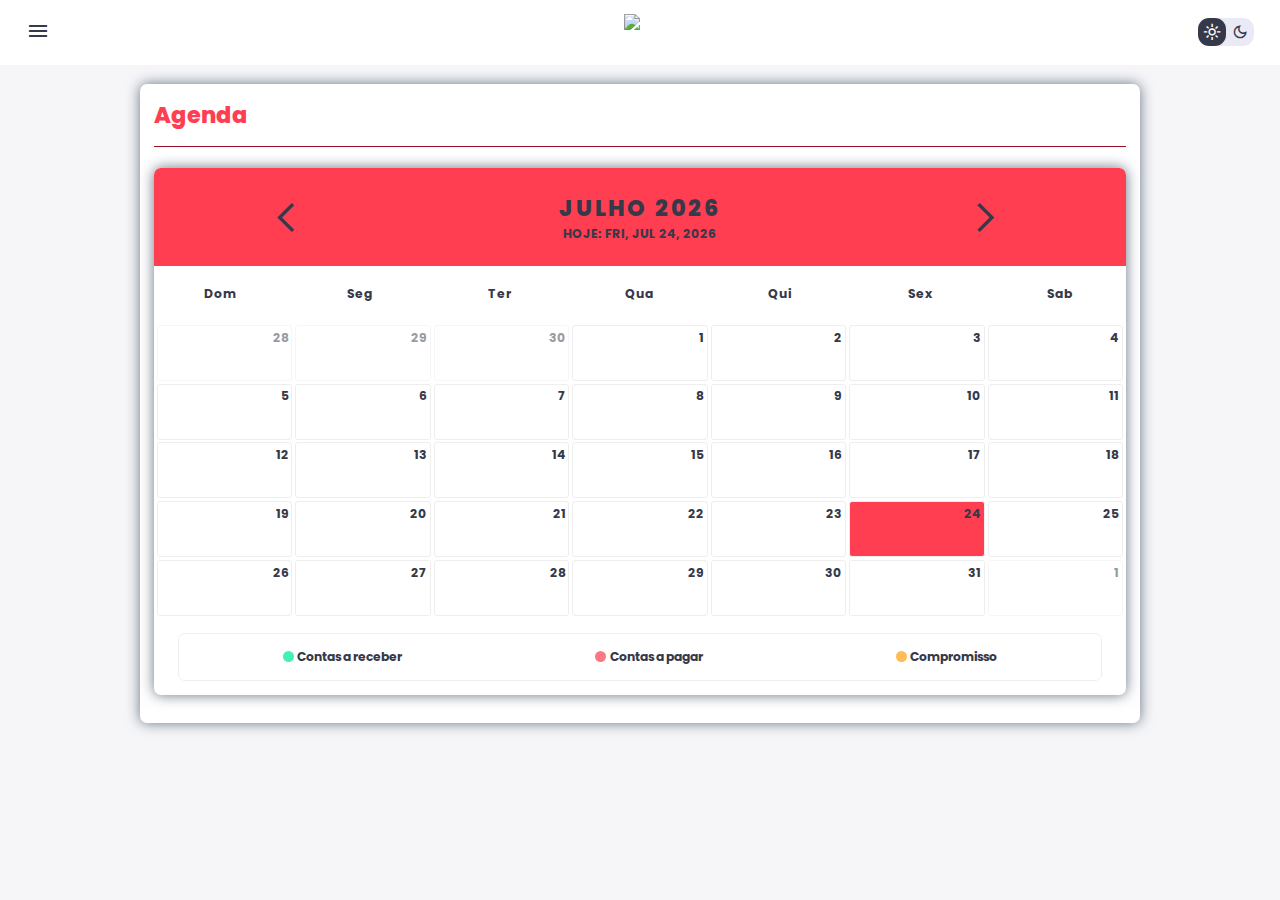
==== agenda/index.html @ 87e10316 "Primeiro commit" ====
<!DOCTYPE html>
<html lang="pt-BR">
<head>
    <meta charset="UTF-8">
    <meta http-equiv="X-UA-Compatible" content="IE=edge">
    <meta name="viewport" content="width=device-width, initial-scale=1.0">
    
    <link rel="stylesheet" href="https://fonts.googleapis.com/css2?family=Material+Symbols+Sharp:opsz,wght,FILL,GRAD@48,400,0,0" />
    <link rel="stylesheet" href="./../assets/css/inicialize.css">

    <title>Lion&Rock - Agenda</title>

    <script src="./../assets/js/uteis.js"></script>

    <link rel="stylesheet" href="./../nav/nav.css">
    <script src="./../nav/nav.js" defer></script>

    <link rel="stylesheet" href="./../menu/assets/css/style.css">
    <script src="./../menu/assets/js/script.js" defer></script>

    <link rel="stylesheet" href="./assets/css/style.css">
    <script src="./assets/js/script.js" defer="defer"></script>
</head>
<body>
    <nav></nav>
    <main>
        <h1 class="titulo">Agenda</h1>
        <div class="box_calendario">
            <div class="calendario">
                <div class="mes">
                    <span class="material-symbols-sharp prev">arrow_back_ios</span>
                    <div class="data">
                        <h1></h1>
                        <p></p>
                    </div>
                    <span class="material-symbols-sharp next">arrow_forward_ios</span>
                </div>
                <div class="dias_semana">
                    <div>Dom</div>
                    <div>Seg</div>
                    <div>Ter</div>
                    <div>Qua</div>
                    <div>Qui</div>
                    <div>Sex</div>
                    <div>Sab</div>
                </div>
                <div class="dias"></div>
                <div class="legenda">
                    <div>
                        <div><span class="receber"></span>Contas a receber</div>
                        <div><span class="pagar"></span>Contas a pagar</div>
                        <div><span class="compromisso"></span>Compromisso</div>
                    </div>
                </div>
            </div>
        </div>
        <div class="box_tarefas">
            <div class="tarefas contas_pagar hidden">
                <h1>Contas a pagar</h1>
                <div class="table">
                    <div class="head_table">
                        <a>DIA</a>
                        <a>FORNECEDOR</a>
                        <a>VALOR</a>
                        <a>SITUAÇÃO</a>
                    </div>
                    <div class="body_table"></div>
                    <div class="table_total"></div>
                </div>
            </div>
            <div class="tarefas contas_receber  hidden">
                <h1>Contas a receber</h1><div class="table">
                    <div class="head_table">
                        <a>DIA</a>
                        <a>FORNECEDOR</a>
                        <a>VALOR</a>
                        <a>SITUAÇÃO</a>
                    </div>
                    <div class="body_table"></div>
                    <div class="table_total"></div>
            </div>
            <div class="tarefas compromissos hidden">
                <h1>Compromissos</h1>
                <div></div>
            </div>
        </div>
    </main>
    <div class="back_box_eventos hidden">
        <div class="box_eventos">
            <div class="top">
                <h1>Agenda</h1>
                <span class="material-symbols-sharp close">close</span>
            </div>
            <div class="tarefas contas_pagar hidden">
                <h1>Contas a pagar</h1>
                <div class="table">
                    <div class="head_table">
                        <a>DIA</a>
                        <a>FORNECEDOR</a>
                        <a>VALOR</a>
                        <a>SITUAÇÃO</a>
                    </div>
                    <div class="body_table"></div>
                    <div class="table_total"></div>
                </div>
            </div>
            <div class="tarefas contas_receber hidden">
                <h1>Contas a receber</h1><div class="table">
                    <div class="head_table">
                        <a>DIA</a>
                        <a>FORNECEDOR</a>
                        <a>VALOR</a>
                        <a>SITUAÇÃO</a>
                    </div>
                    <div class="body_table"></div>
                    <div class="table_total"></div>
            </div>
            <div class="tarefas compromissos hidden">
                <h1>Compromissos</h1>
                <div></div>
            </div>
        </div>
    </div>
</body>
</html>
---- assets/css/inicialize.css ----
@import url('https://fonts.googleapis.com/css2?family=Dancing+Script&family=Outfit:wght@100&family=Pacifico&family=Poppins:wght@300;400;500;600;700;800&display=swap');

:root{
    --color-primary: #d42940;
    --color-danger: #ff7782;
    --color-success: #41f1b6;
    --color-warning: #ffbb55;
    --color-info: #17a2b8;
    --color-white: #fff;
    --color-info-dark: #7d8da1;
    --color-info-light: #dce1eb;
    --color-dark: #363949;
    --color-light: rgba(132, 139, 200, 0.18);
    --color-primary-dark: #980c25;
    --color-primary-light: #ff3e52;
    --color-dark-variant: #677483;
    --color-background: #f6f6f9;

    --card-border-radius: 2rem;
    --border-radius-1: 0.4rem;
    --border-radius-2: 0.8rem;
    --border-radius-3: 1.2rem;

    --card-padding: 1.4rem;
    --padding-1: 1rem;
    --padding-2: 0.4rem;

    --box-shadow: 0 .5rem .5rem var(--color-light);

    --invert: 0;
}

.dark-theme-variables{
    --color-background: #181a1e;
    --color-white: #202528;
    --color-dark: #edeffd;
    --color-dark-variant: #a3bdcc;
    --color-light: rgba(0, 0, 0, 0.4);
    --box-shadow: .5rem .5rem .5rem var(--color-light);
    --invert: 1;
}

*{
    margin: 0;
    padding: 0;
    outline: 0;
    appearance: none;
    border: 0;
    text-decoration: none;
    list-style: none;
    box-sizing: border-box;
}

html{
    font-size: 14px;
    scroll-behavior: smooth;
}

body{
    width: 100%;
    height: 100%;
    min-height: 100vh;
    font-family: poppins, sans-serif;
    font-size: 0.88rem;
    background: var(--color-background);
    user-select: none;
    overflow-x: hidden;
    color: var(--color-dark);
    position: relative;
}

a{
    color: var(--color-dark);
}

img{
    display: block;
    width: 100%;
}

h1{
    font-weight: 800;
    font-size: 1.6rem;
}

h2{
    font-size: 1.4rem;
}

h3{
    font-size: 0.87rem;
}

h4{
    font-size: 0.8rem;
}

h5{
    font-size: 0.77rem;
}

small{
    font-size: 0.75rem;
}

.error{
    background-color: var(--color-danger) !important;
    box-shadow: inset 5rem 5rem var(--color-danger) !important;
}

.hidden{
    display: none !important;
}

.noScrool{
    overflow: hidden;
}

input[type="search"]::-webkit-search-cancel-button {
    -webkit-appearance: none;
    height: 1em;
    width: 1em;
    border-radius: 50em;
    background: url(https://pro.fontawesome.com/releases/v5.10.0/svgs/solid/times-circle.svg) no-repeat 50% 50%;
    background-size: contain;
    opacity: 0;
    pointer-events: none;
    cursor: pointer;

    filter: invert(var(--invert));
}

input[type="search"]:focus::-webkit-search-cancel-button {
    opacity: 1;
    pointer-events: all;
}

main{
    width: 95%;
    max-width: 1000px;
    margin: 0 auto;
    background-color: var(--color-white);
    padding: 1rem;
    border-radius: 0.5rem;
    box-shadow: 0rem 0rem 1rem var(--color-dark-variant);
}

main h1.titulo{
    color: var(--color-primary-light);
    border-bottom: solid 1px var(--color-primary-dark);
    margin-bottom: 1.5rem;
    padding-bottom: 1rem;
}

select {
    border: 1px solid lightgrey;
    border-radius: 5px;
    outline: none;
    width: auto;
    padding: .5rem;
    transition: all .1s linear;
    appearance: auto;
    color: #000;
}

.required{
    position: relative;
}

.required:after {
    position: absolute;
    top: 5%;
    content:" *"; 
    color: red;
}
---- nav/nav.css ----
body{
    padding: 6rem 0 2rem;
}

nav {
    position: fixed;
    top: 0;
    z-index: 1;
    width: 100%;
    background-color: var(--color-white);
    padding: 1rem 0;
}

nav .container{
    display: flex;
    width: 96%;
    margin: 0 auto;
    gap: .5rem;
    grid-template-columns: 3rem calc(96% - 20rem) 4rem;
    align-items: center;
    justify-content: space-between;
    justify-items: center;
}

nav .container .left{
    display: inline-block;
}

nav .container .left #menu-btn{
    background-color: transparent;
    color: var(--color-dark);
    cursor: pointer;
    display: none;
}

nav .container .left .logo{
    filter: drop-shadow(0.2rem 0.1rem white);
    background-position: center;
    background-repeat: no-repeat;
    background-size: contain;
    height: 3em;
    display: block;
}

nav .container .theme-btn {
    display: flex;
    background-color: var(--color-light);
    width: 4rem;
    height: 2rem;
    border-radius: var(--border-radius-2);
    cursor: pointer;
}

nav .container .theme-btn span {
    width: 50%;
    height: 100%;
    display: flex;
    align-items: center;
    justify-content: center;
    font-size: 1.3rem;
}

nav .container .theme-btn .active {
    background-color: var(--color-dark);
    border-radius: var(--border-radius-2);
    color: var(--color-white);
}

nav .container .search-bar{
    display: flex;
    align-items: center;
    gap: .5rem;
    width: 100%;
    max-width: 800px;
    border-radius: var(--border-radius-3);
    padding: .5rem 1rem;
    background-color: var(--color-light);
}

nav .container .search-bar .search{
    cursor: pointer;
}

nav .container .search-bar input{
    height: 100%;
    width: 100%;
    background-color: transparent;
    color: var(--color-dark);
}

nav .container .left .logo{
    width: 3rem;
}

nav .container .nome {
    font-weight: bold;
    font-size: 1.75rem;
}

@media screen and (max-width: 768px){
    nav .container{
        grid-template-columns: 3rem auto 4rem;
    }
}

@media screen and (min-width: 1350px){
    .inventory, nav .container .left .logo{
        display: none;
    }
}

@media screen and (max-width: 1540px){
    nav .container .left #menu-btn{
        display: block;
    }
    nav .container .left {
        display: inline-flex;
        width: 50vw;
        align-items: center;
        justify-content: space-between;
    }
}
---- menu/assets/css/style.css ----
aside{
    height: 100vh;
    box-shadow: 0.1rem 0 1rem var(--color-primary-light);
}

aside .top{
    display: flex;
    align-items: center;
    justify-content: space-between;
}

aside .logo{
    display: flex;
    gap: 0.8rem;
    width: 100%;
}

aside h2{
    margin-left: 1rem;
}

aside .close{
    display: none;
}

aside .sidebar{
    display: flex;
    flex-direction: column;
    height: 86vh;
    position: relative;
    top: 1rem;
    min-height: 39rem;
}

aside h3{
    font-weight: 500;
}

aside .sidebar a{
    display: flex;
    color: var(--color-info-dark);
    margin-left: 2rem;
    gap: 1rem;
    align-items: center;
    position: relative;
    height: 3.7rem;
    transition: all 300ms ease;
    cursor: pointer;
}

aside .sidebar .box_drop{
    background-color: var(--color-light);
}

aside .sidebar .box_drop a{
    margin-left: 3rem;
}

aside .sidebar a span{
    font-size: 1.6rem;
    transition: all 300ms ease;
}

aside .sidebar a span.collapsed{
    transform: rotate(90deg);
}

aside .sidebar a.active{
    background: var(--color-light);
    /*color: var(--color-primary);*/
    margin-left: 0;
}

aside .sidebar a.active::before{
    content: "";
    width: 6px;
    height: 100%;
    background: var(--color-primary);
}

aside .sidebar a.active span{
    /*color: var(--color-primary);*/
    margin-left: calc(1rem - 3px);
}

aside .sidebar a:hover{
    color: var(--color-primary);
}

aside .sidebar a:hover:not(.drop) span:first-child{
    margin-left: 1rem;
}


aside .sidebar .message-count{
    background-color: var(--color-danger);
    color: var(--color-white);
    padding: 2px 10px;
    font-size: 11px;
    border-radius: var(--border-radius-1)
}

@media screen and (min-width: 1541px){
    aside{
        display: none;
        position: sticky;
        top: 6rem;
    }
}

@media screen and (max-width: 1540px){

    aside{
        position: fixed;
        left: -100%;
        background-color: var(--color-white);
        width: 18rem;
        z-index: 3;
        height: 100vh;
        padding-right: var(--card-padding);
        display: none;
        animation: showMenuAside 400ms ease forwards;
        overflow: hidden auto;
        top: 0;
    }

    @keyframes showMenuAside {
        to{
            left: 0;
        }
    }

    aside .top{
        margin-top: 1.5rem;
    }

    aside .close {
        display: inline-block;
        cursor: pointer;
    }
}
---- agenda/assets/css/style.css ----
.box_calendario{
    display: flex;
    justify-content: center;
    align-items: center;
}

.box_calendario .calendario{
    width: 100%;
    height: 100%;
    background-color: var(--color-white);
    border-radius: 0.5rem;
    box-shadow: 0rem 0rem 1rem var(--color-dark-variant);
    overflow: auto;
    color: var(--color-dark);
    font-weight: bold;
}

.box_calendario .calendario .mes{
    width: 100%;
    display: flex;
    align-items: center;
    justify-content: space-around;
    height: 7rem;
    background-color: var(--color-primary-light);
    text-align: center;
}

.box_calendario .calendario .mes span{
    font-size: 2.5rem;
    cursor: pointer;
}

.box_calendario .calendario .mes .data{
    font-weight: bold;
    text-transform: uppercase;
}

.box_calendario .calendario .mes .data p{
  cursor: pointer;
}

.box_calendario .calendario .mes h1{
    letter-spacing: .2rem;
}

.box_calendario .calendario .dias_semana{
    width: 100%;
    display: grid;
    align-items: center;
    height: 4rem;
    text-align: center;
    gap: .5rem;
    grid-template-columns: repeat(7, 1fr);
}

.box_calendario .calendario .dias{
    width: 100%;
    display: grid;
    align-items: center;
    text-align: center;
    grid-template-columns: repeat(7, 1fr);
    gap: 0.2rem;
    padding: 0.2rem;
}

.box_calendario .calendario .dias > div{
  height: 4rem;
  padding: 0.2rem;
  display: flex;
  align-items: flex-start;
  justify-content: flex-end;
  flex-wrap: wrap;
  transition: all 300ms ease;
  border: solid 1px #eee;
  border-radius: 3px;
}

.box_calendario .calendario .dias .prev_dia, .box_calendario .calendario .dias .next_dia{
  opacity: .5;
}

.box_calendario .calendario .dias > div:not(.prev_dia, .next_dia):hover{
  background-color: #d1d1d1;
  border: .05rem solid white;
  cursor: pointer;
}

.box_calendario .calendario .dias div div{
  width: 100%;
  display: flex;
  justify-content: flex-end;
}

.box_calendario .calendario .dias .hoje{
  background-color: var(--color-primary-light);
}


.box_calendario .calendario .dias div div span{
  display: inline-block;
  width: .8rem;
  height: .8rem;
  border-radius: 50%;
}

span.receber{
  background-color: var(--color-success);
}

span.pagar{
  background-color: var(--color-danger);
}

span.compromisso {
  background-color: var(--color-warning);
}

.legenda{
  padding: 1rem .5rem;
  border: 1px solid #eee;
  width: 95%;
  margin: 1rem auto;
  border-radius: 0.5rem;
}

.legenda > div{
  display: flex;
  justify-content: space-around;
}

.legenda > div div{
  display: flex;
  align-items: center;
  gap: .25rem;
  letter-spacing: -1px;
}

.legenda div span{
  display: inline-block;
  width: .8rem;
  height: .8rem;
  border-radius: 50%;
}

.box_tarefas{
  margin-top: 1rem;
}

.tarefas{
  margin-top: 1rem;
  width: 100%;
}

.tarefas h1{
  color: var(--color-primary-light);
  border-bottom: dashed 1px var(--color-primary-dark);
  margin-bottom: 1.5rem;
  padding-bottom: 1rem;
}


.tarefas .table {
  display: block;
  width: 100%;
  margin: 0 auto;
  background: var(--color-white);
  padding: var(--card-padding);
  text-align: center;
  box-shadow: var(--box-shadow);
  transition: all 300ms ease;
  border: 1px solid var(--color-light);
  overflow: auto;
}

.tarefas .table .head_table {
  display: grid;
  grid-template-columns: 10% 60% 15% 15%;
  font-weight: bold;
  white-space: nowrap;
  text-align: center;
  min-width: 400px;
}

.tarefas .table .body_table div{
  display: grid;
  grid-template-columns: 10% 60% 15% 15%;
  align-items: center;
  height: 3.7rem;
  min-width: 400px;
  border-bottom: 1px solid var(--color-light);
  color: var(--color-dark-variant);
}

.tarefas .table .table_total{
  text-align: end;
  padding: 1rem 0;
  min-width: 400px;
}

.back_box_eventos{
  position: fixed;
  width: 100vw;
  height: 100vh;
  top: 0;
  z-index: 1;
  background-color: rgba(255, 255, 255, .8);
  display: flex;
  align-items: center;
  justify-content: center;
}

.back_box_eventos .box_eventos{
  display: flex;
  flex-wrap: wrap;
  justify-content: flex-start;
  max-width: 600px;
  width: 90vw;
  background-color: var(--color-white);
  border: solid 1px gainsboro;
  padding: 1rem;
  border-radius: 0.5rem;
  color: var(--color-dark);
}

.back_box_eventos .box_eventos .top{
  display: flex;
  align-items: center;
  justify-content: space-between;
  width: 100%;
  margin: 0 .5rem 0;
}

.back_box_eventos .box_eventos .top .close{
    font-weight: bold;
    cursor: pointer;
}
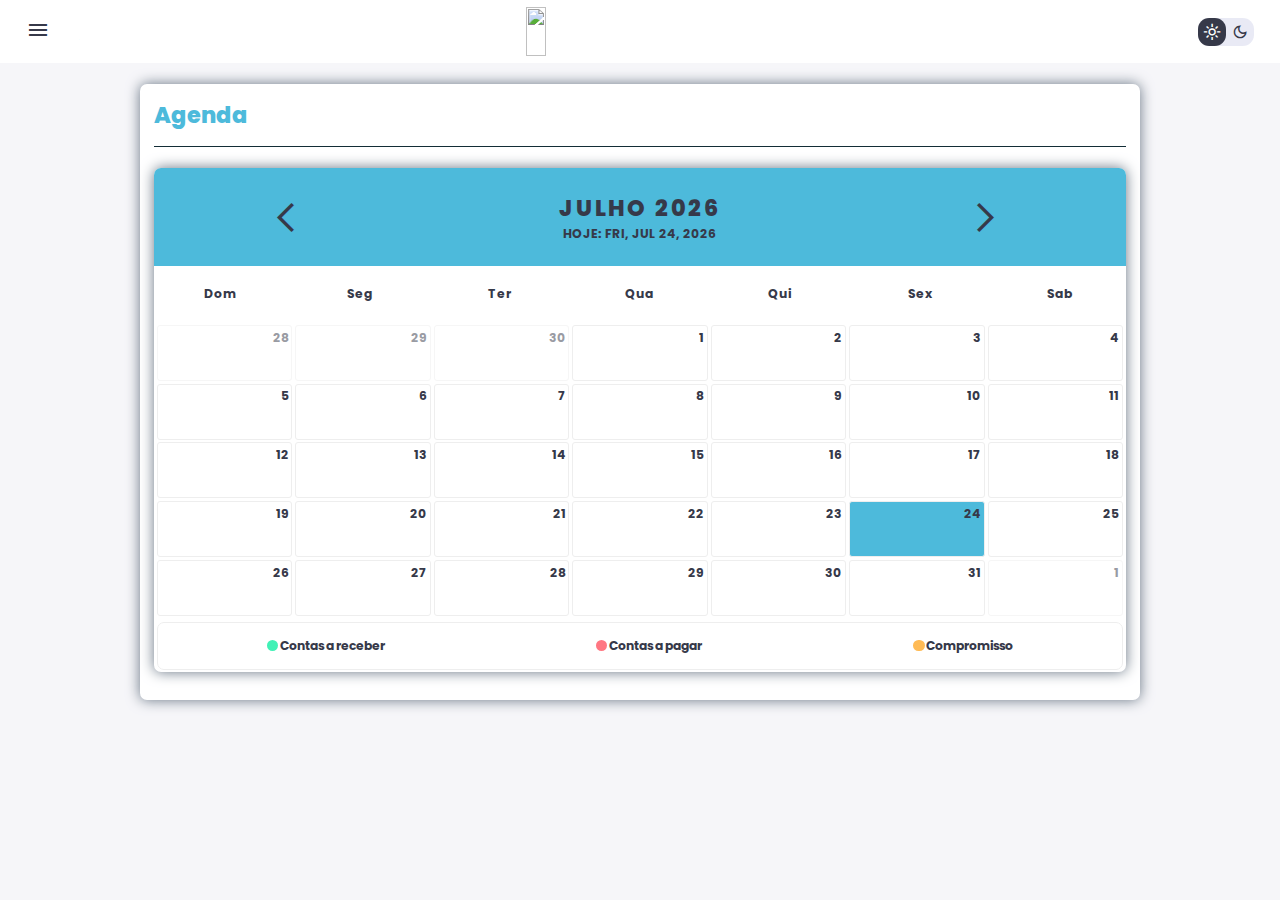
==== commit 801e60cd: "Alterações dia 21/02/2023" ====
--- a/agenda/index.html
+++ b/agenda/index.html
@@ -59,10 +59,10 @@
                 <h1>Contas a pagar</h1>
                 <div class="table">
                     <div class="head_table">
-                        <a>DIA</a>
+                        <a>SITUAÇÃO</a>
+                        <a>VENCIMENTO</a>
                         <a>FORNECEDOR</a>
                         <a>VALOR</a>
-                        <a>SITUAÇÃO</a>
                     </div>
                     <div class="body_table"></div>
                     <div class="table_total"></div>
@@ -71,7 +71,7 @@
             <div class="tarefas contas_receber  hidden">
                 <h1>Contas a receber</h1><div class="table">
                     <div class="head_table">
-                        <a>DIA</a>
+                        <a>VENCIMENTO</a>
                         <a>FORNECEDOR</a>
                         <a>VALOR</a>
                         <a>SITUAÇÃO</a>
--- a/assets/css/inicialize.css
+++ b/assets/css/inicialize.css
@@ -1,7 +1,7 @@
 @import url('https://fonts.googleapis.com/css2?family=Dancing+Script&family=Outfit:wght@100&family=Pacifico&family=Poppins:wght@300;400;500;600;700;800&display=swap');
 
 :root{
-    --color-primary: #d42940;
+    --color-primary: #1c434f;
     --color-danger: #ff7782;
     --color-success: #41f1b6;
     --color-warning: #ffbb55;
@@ -11,8 +11,8 @@
     --color-info-light: #dce1eb;
     --color-dark: #363949;
     --color-light: rgba(132, 139, 200, 0.18);
-    --color-primary-dark: #980c25;
-    --color-primary-light: #ff3e52;
+    --color-primary-dark: #132D36;
+    --color-primary-light: #4DBADB;
     --color-dark-variant: #677483;
     --color-background: #f6f6f9;
 
@@ -28,6 +28,7 @@
     --box-shadow: 0 .5rem .5rem var(--color-light);
 
     --invert: 0;
+    --vh: 1vh;
 }
 
 .dark-theme-variables{
@@ -59,7 +60,7 @@
 body{
     width: 100%;
     height: 100%;
-    min-height: 100vh;
+    min-height: calc(var(--vh, 1vh) * 100);
     font-family: poppins, sans-serif;
     font-size: 0.88rem;
     background: var(--color-background);
@@ -127,7 +128,7 @@
     pointer-events: none;
     cursor: pointer;
 
-    filter: invert(var(--invert));
+    /* filter: invert(var(--invert)); */
 }
 
 input[type="search"]:focus::-webkit-search-cancel-button {
@@ -172,4 +173,4 @@
     top: 5%;
     content:" *"; 
     color: red;
-}+}
--- a/nav/nav.css
+++ b/nav/nav.css
@@ -8,7 +8,7 @@
     z-index: 1;
     width: 100%;
     background-color: var(--color-white);
-    padding: 1rem 0;
+    padding: .5rem 0;
 }
 
 nav .container{
@@ -34,12 +34,19 @@
 }
 
 nav .container .left .logo{
-    filter: drop-shadow(0.2rem 0.1rem white);
-    background-position: center;
-    background-repeat: no-repeat;
-    background-size: contain;
-    height: 3em;
-    display: block;
+    display: flex;
+    height: 4em;
+    width: 13rem;
+    overflow: hidden;
+    align-items: center;
+}
+
+nav .container .left .logo img{
+    height: 4em;
+}
+
+body.dark-theme-variables nav .container .left .logo img{
+    filter: invert(200%) contrast(200%) brightness(200%);
 }
 
 nav .container .theme-btn {
@@ -88,10 +95,6 @@
     color: var(--color-dark);
 }
 
-nav .container .left .logo{
-    width: 3rem;
-}
-
 nav .container .nome {
     font-weight: bold;
     font-size: 1.75rem;
@@ -103,13 +106,32 @@
     }
 }
 
-@media screen and (min-width: 1350px){
+/* @media screen and (min-width: 1350px){
     .inventory, nav .container .left .logo{
         display: none;
     }
+} */
+nav .container .left #menu-btn{
+    display: block;
 }
 
-@media screen and (max-width: 1540px){
+nav .container .left {
+    display: inline-flex;
+    width: calc(50vw + 3rem);
+    align-items: center;
+    justify-content: space-between;
+}
+
+@media screen and (max-width: 900px){
+    nav .container .left .logo{
+        width: 4rem;
+    }
+    nav .container .left {
+        width: calc(50vw + 1.5rem);
+    }
+}
+
+/* @media screen and (max-width: 1540px){
     nav .container .left #menu-btn{
         display: block;
     }
@@ -119,4 +141,4 @@
         align-items: center;
         justify-content: space-between;
     }
-}+} */--- a/menu/assets/css/style.css
+++ b/menu/assets/css/style.css
@@ -100,42 +100,39 @@
     border-radius: var(--border-radius-1)
 }
 
-@media screen and (min-width: 1541px){
+/* @media screen and (min-width: 1541px){
     aside{
         display: none;
         position: sticky;
         top: 6rem;
     }
+} */
+
+aside{
+    position: fixed;
+    left: -100%;
+    background-color: var(--color-white);
+    width: 18rem;
+    z-index: 3;
+    height: 100vh;
+    padding-right: var(--card-padding);
+    display: none;
+    animation: showMenuAside 400ms ease forwards;
+    overflow: hidden auto;
+    top: 0;
 }
 
-@media screen and (max-width: 1540px){
+@keyframes showMenuAside {
+    to{
+        left: 0;
+    }
+}
 
-    aside{
-        position: fixed;
-        left: -100%;
-        background-color: var(--color-white);
-        width: 18rem;
-        z-index: 3;
-        height: 100vh;
-        padding-right: var(--card-padding);
-        display: none;
-        animation: showMenuAside 400ms ease forwards;
-        overflow: hidden auto;
-        top: 0;
-    }
+aside .top{
+    margin-top: 1.5rem;
+}
 
-    @keyframes showMenuAside {
-        to{
-            left: 0;
-        }
-    }
-
-    aside .top{
-        margin-top: 1.5rem;
-    }
-
-    aside .close {
-        display: inline-block;
-        cursor: pointer;
-    }
-}+aside .close {
+    display: inline-block;
+    cursor: pointer;
+}
--- a/agenda/assets/css/style.css
+++ b/agenda/assets/css/style.css
@@ -1,236 +1,260 @@
 .box_calendario{
-    display: flex;
-    justify-content: center;
-    align-items: center;
+  display: flex;
+  justify-content: center;
+  align-items: center;
 }
 
 .box_calendario .calendario{
-    width: 100%;
-    height: 100%;
-    background-color: var(--color-white);
-    border-radius: 0.5rem;
-    box-shadow: 0rem 0rem 1rem var(--color-dark-variant);
-    overflow: auto;
-    color: var(--color-dark);
-    font-weight: bold;
+  width: 100%;
+  height: 100%;
+  background-color: var(--color-white);
+  border-radius: 0.5rem;
+  box-shadow: 0rem 0rem 1rem var(--color-dark-variant);
+  overflow: auto;
+  color: var(--color-dark);
+  font-weight: bold;
 }
 
 .box_calendario .calendario .mes{
-    width: 100%;
-    display: flex;
-    align-items: center;
-    justify-content: space-around;
-    height: 7rem;
-    background-color: var(--color-primary-light);
-    text-align: center;
+  width: 100%;
+  display: flex;
+  align-items: center;
+  justify-content: space-around;
+  height: 7rem;
+  background-color: var(--color-primary-light);
+  text-align: center;
 }
 
 .box_calendario .calendario .mes span{
-    font-size: 2.5rem;
-    cursor: pointer;
+  font-size: 2.5rem;
+  cursor: pointer;
 }
 
 .box_calendario .calendario .mes .data{
-    font-weight: bold;
-    text-transform: uppercase;
+  font-weight: bold;
+  text-transform: uppercase;
 }
 
 .box_calendario .calendario .mes .data p{
+cursor: pointer;
+}
+
+.box_calendario .calendario .mes h1{
+  letter-spacing: .2rem;
+}
+
+.box_calendario .calendario .dias_semana{
+  width: 100%;
+  display: grid;
+  align-items: center;
+  height: 4rem;
+  text-align: center;
+  gap: .5rem;
+  grid-template-columns: repeat(7, 1fr);
+}
+
+.box_calendario .calendario .dias{
+  width: 100%;
+  display: grid;
+  align-items: center;
+  text-align: center;
+  grid-template-columns: repeat(7, 1fr);
+  gap: 0.2rem;
+  padding: 0.2rem;
+}
+
+.box_calendario .calendario .dias > div{
+height: 4rem;
+padding: 0.2rem;
+display: flex;
+align-items: flex-start;
+justify-content: flex-end;
+flex-wrap: wrap;
+transition: all 300ms ease;
+border: solid 1px #eee;
+border-radius: 3px;
+}
+
+.box_calendario .calendario .dias .prev_dia, .box_calendario .calendario .dias .next_dia{
+opacity: .5;
+}
+
+.box_calendario .calendario .dias > div:not(.prev_dia, .next_dia):hover{
+background-color: #d1d1d1;
+border: .05rem solid white;
+cursor: pointer;
+}
+
+.box_calendario .calendario .dias div div{
+width: 100%;
+display: flex;
+justify-content: flex-end;
+}
+
+.box_calendario .calendario .dias .hoje{
+background-color: var(--color-primary-light);
+}
+
+
+.box_calendario .calendario .dias div div span{
+display: inline-block;
+width: .8rem;
+height: .8rem;
+border-radius: 50%;
+}
+
+span.receber{
+background-color: var(--color-success);
+}
+
+span.pagar{
+background-color: var(--color-danger);
+}
+
+span.compromisso {
+background-color: var(--color-warning);
+}
+
+.legenda{
+padding: 1rem 0.25rem;
+border: 1px solid #eee;
+width: calc(100% - 0.4rem);
+margin: 0.2rem auto;
+border-radius: 0.5rem;
+}
+
+.legenda > div{
+display: flex;
+justify-content: space-around;
+}
+
+.legenda > div div{
+display: flex;
+align-items: center;
+gap: .1rem;
+letter-spacing: -1px;
+}
+
+.legenda div span{
+display: inline-block;
+width: .8rem;
+height: .8rem;
+border-radius: 50%;
+}
+
+.box_tarefas{
+margin-top: 1rem;
+}
+
+.tarefas{
+margin-top: 1rem;
+width: 100%;
+}
+
+.tarefas h1{
+color: var(--color-primary-light);
+border-bottom: dashed 1px var(--color-primary-dark);
+margin-bottom: 1.5rem;
+padding-bottom: 1rem;
+}
+
+
+.tarefas .table {
+display: block;
+width: 100%;
+margin: 0 auto;
+background: var(--color-white);
+padding: var(--card-padding);
+text-align: center;
+box-shadow: var(--box-shadow);
+transition: all 300ms ease;
+border: 1px solid var(--color-light);
+overflow: auto;
+}
+
+.tarefas .table .head_table {
+display: grid;
+grid-template-columns: 18% 20% 40% 22%;
+font-weight: bold;
+white-space: nowrap;
+text-align: center;
+min-width: 450px;
+}
+
+.tarefas .table .body_table div{
+display: grid;
+grid-template-columns: 18% 20% 40% 22%;
+align-items: center;
+height: 3.7rem;
+min-width: 450px;
+border-bottom: 1px solid var(--color-light);
+color: var(--color-dark-variant);
+}
+
+.tarefas .table .body_table div a:last-child{
+text-align: end;
+}
+
+.tarefas .table .table_total{
+text-align: end;
+padding: 1rem 0;
+min-width: 450px;
+}
+
+.back_box_eventos{
+position: fixed;
+width: 100vw;
+height: 100vh;
+top: 0;
+z-index: 1;
+background-color: rgba(255, 255, 255, .8);
+display: flex;
+align-items: center;
+justify-content: center;
+}
+
+.back_box_eventos .box_eventos{
+display: flex;
+flex-wrap: wrap;
+justify-content: flex-start;
+max-width: 600px;
+width: 90vw;
+background-color: var(--color-white);
+border: solid 1px gainsboro;
+padding: 1rem;
+border-radius: 0.5rem;
+color: var(--color-dark);
+}
+
+.back_box_eventos .box_eventos .top{
+display: flex;
+align-items: center;
+justify-content: space-between;
+width: 100%;
+margin: 0 .5rem 0;
+}
+
+.back_box_eventos .box_eventos .top .close{
+  font-weight: bold;
   cursor: pointer;
 }
 
-.box_calendario .calendario .mes h1{
-    letter-spacing: .2rem;
-}
-
-.box_calendario .calendario .dias_semana{
-    width: 100%;
-    display: grid;
-    align-items: center;
-    height: 4rem;
-    text-align: center;
-    gap: .5rem;
-    grid-template-columns: repeat(7, 1fr);
-}
-
-.box_calendario .calendario .dias{
-    width: 100%;
-    display: grid;
-    align-items: center;
-    text-align: center;
-    grid-template-columns: repeat(7, 1fr);
-    gap: 0.2rem;
-    padding: 0.2rem;
-}
-
-.box_calendario .calendario .dias > div{
-  height: 4rem;
-  padding: 0.2rem;
-  display: flex;
-  align-items: flex-start;
-  justify-content: flex-end;
-  flex-wrap: wrap;
-  transition: all 300ms ease;
-  border: solid 1px #eee;
-  border-radius: 3px;
-}
-
-.box_calendario .calendario .dias .prev_dia, .box_calendario .calendario .dias .next_dia{
-  opacity: .5;
-}
-
-.box_calendario .calendario .dias > div:not(.prev_dia, .next_dia):hover{
-  background-color: #d1d1d1;
-  border: .05rem solid white;
-  cursor: pointer;
-}
-
-.box_calendario .calendario .dias div div{
-  width: 100%;
-  display: flex;
-  justify-content: flex-end;
-}
-
-.box_calendario .calendario .dias .hoje{
-  background-color: var(--color-primary-light);
-}
-
-
-.box_calendario .calendario .dias div div span{
-  display: inline-block;
-  width: .8rem;
-  height: .8rem;
-  border-radius: 50%;
-}
-
-span.receber{
-  background-color: var(--color-success);
-}
-
-span.pagar{
-  background-color: var(--color-danger);
-}
-
-span.compromisso {
-  background-color: var(--color-warning);
-}
-
-.legenda{
-  padding: 1rem .5rem;
-  border: 1px solid #eee;
-  width: 95%;
-  margin: 1rem auto;
-  border-radius: 0.5rem;
-}
-
-.legenda > div{
-  display: flex;
-  justify-content: space-around;
-}
-
-.legenda > div div{
-  display: flex;
-  align-items: center;
-  gap: .25rem;
-  letter-spacing: -1px;
-}
-
-.legenda div span{
-  display: inline-block;
-  width: .8rem;
-  height: .8rem;
-  border-radius: 50%;
-}
-
-.box_tarefas{
-  margin-top: 1rem;
-}
-
-.tarefas{
-  margin-top: 1rem;
-  width: 100%;
-}
-
-.tarefas h1{
-  color: var(--color-primary-light);
-  border-bottom: dashed 1px var(--color-primary-dark);
-  margin-bottom: 1.5rem;
-  padding-bottom: 1rem;
-}
-
-
-.tarefas .table {
-  display: block;
-  width: 100%;
-  margin: 0 auto;
-  background: var(--color-white);
-  padding: var(--card-padding);
-  text-align: center;
-  box-shadow: var(--box-shadow);
-  transition: all 300ms ease;
-  border: 1px solid var(--color-light);
-  overflow: auto;
-}
-
-.tarefas .table .head_table {
-  display: grid;
-  grid-template-columns: 10% 60% 15% 15%;
-  font-weight: bold;
-  white-space: nowrap;
-  text-align: center;
-  min-width: 400px;
-}
-
-.tarefas .table .body_table div{
-  display: grid;
-  grid-template-columns: 10% 60% 15% 15%;
-  align-items: center;
-  height: 3.7rem;
-  min-width: 400px;
-  border-bottom: 1px solid var(--color-light);
-  color: var(--color-dark-variant);
-}
-
-.tarefas .table .table_total{
-  text-align: end;
-  padding: 1rem 0;
-  min-width: 400px;
-}
-
-.back_box_eventos{
-  position: fixed;
-  width: 100vw;
-  height: 100vh;
-  top: 0;
-  z-index: 1;
-  background-color: rgba(255, 255, 255, .8);
-  display: flex;
-  align-items: center;
-  justify-content: center;
-}
-
-.back_box_eventos .box_eventos{
-  display: flex;
-  flex-wrap: wrap;
-  justify-content: flex-start;
-  max-width: 600px;
-  width: 90vw;
-  background-color: var(--color-white);
-  border: solid 1px gainsboro;
-  padding: 1rem;
-  border-radius: 0.5rem;
-  color: var(--color-dark);
-}
-
-.back_box_eventos .box_eventos .top{
-  display: flex;
-  align-items: center;
-  justify-content: space-between;
-  width: 100%;
-  margin: 0 .5rem 0;
-}
-
-.back_box_eventos .box_eventos .top .close{
-    font-weight: bold;
-    cursor: pointer;
+.back_box_eventos .box_eventos .status, .box_tarefas .tarefas .status{
+font-weight: bolder;
+}
+
+.back_box_eventos .box_eventos .primary, .box_tarefas .tarefas .primary{
+color: var(--color-primary);
+}
+
+.back_box_eventos .box_eventos .danger, .box_tarefas .tarefas .danger{
+color: var(--color-danger);
+}
+
+.back_box_eventos .box_eventos .success, .box_tarefas .tarefas .success{
+color: var(--color-success);
+}
+
+.back_box_eventos .box_eventos .warning, .box_tarefas .tarefas .warning{
+color: var(--color-warning);
 }